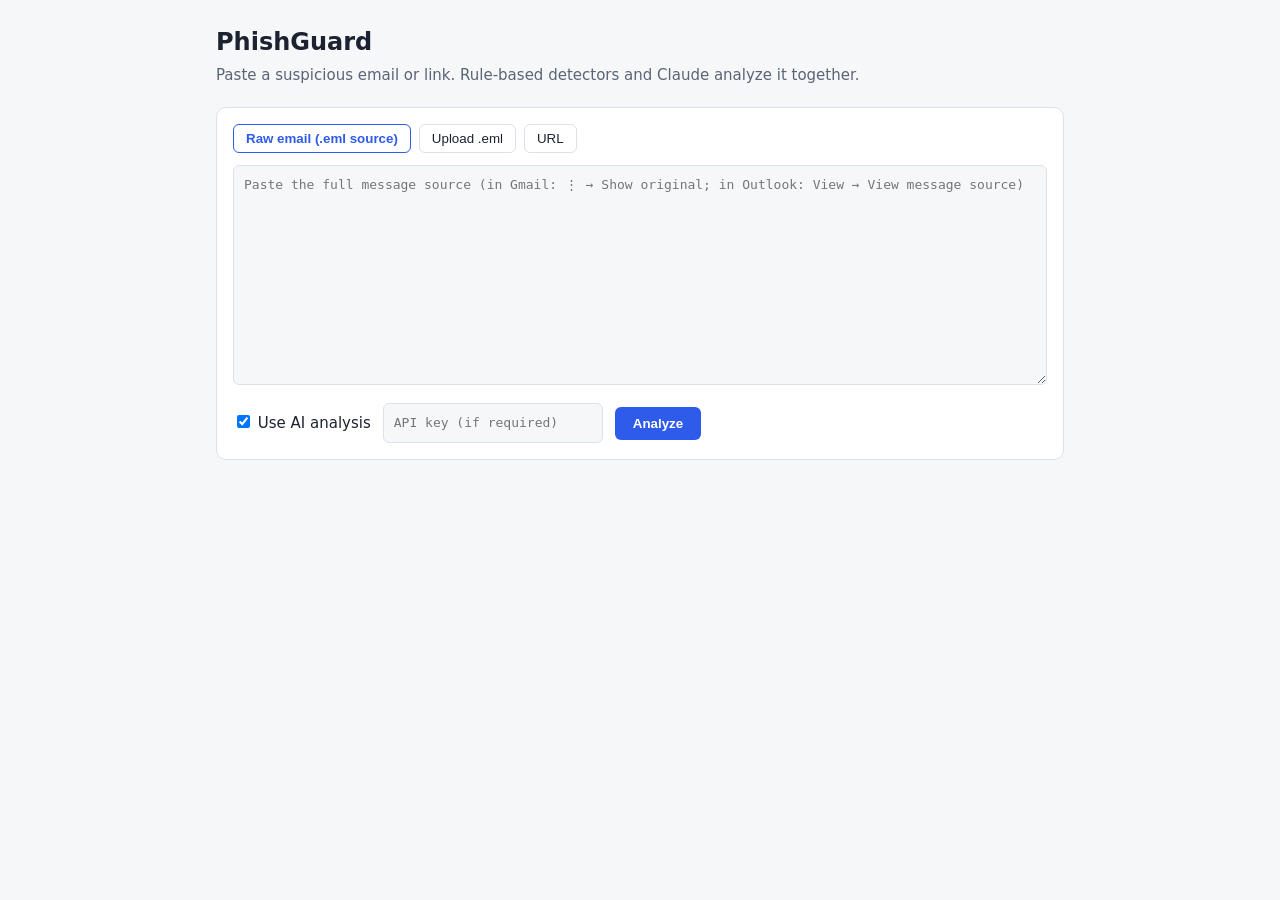
==== phishguard/static/index.html @ ee6a892b "Add PhishGuard: AI-assisted phishing detection service Rule-based header/URL/content analyzers combi" ====
<!doctype html>
<html lang="en">
<head>
<meta charset="utf-8">
<meta name="viewport" content="width=device-width, initial-scale=1">
<title>PhishGuard</title>
<style>
  :root { --bg:#f6f7f9; --card:#fff; --text:#1c2230; --muted:#5b6475; --border:#dde1e8;
          --safe:#1e8e3e; --sus:#b26a00; --phish:#c5221f; --accent:#2f5bea; }
  @media (prefers-color-scheme: dark) {
    :root { --bg:#12151b; --card:#1b1f27; --text:#e6e9ef; --muted:#9aa3b2; --border:#2c323d;
            --safe:#4cc06a; --sus:#f0a43a; --phish:#ff6b63; --accent:#7b9bff; }
  }
  * { box-sizing:border-box; }
  body { margin:0; font:15px/1.5 system-ui, -apple-system, Segoe UI, sans-serif; background:var(--bg); color:var(--text); }
  main { max-width:880px; margin:0 auto; padding:24px 16px 64px; }
  h1 { margin:0 0 4px; font-size:24px; }
  p.sub { margin:0 0 20px; color:var(--muted); }
  .card { background:var(--card); border:1px solid var(--border); border-radius:10px; padding:16px; margin-bottom:16px; }
  .tabs { display:flex; gap:8px; margin-bottom:12px; flex-wrap:wrap; }
  .tabs button { background:none; border:1px solid var(--border); color:var(--text); padding:6px 12px; border-radius:6px; cursor:pointer; }
  .tabs button.active { border-color:var(--accent); color:var(--accent); font-weight:600; }
  textarea, input[type=text], input[type=password] { width:100%; padding:10px; border:1px solid var(--border); border-radius:6px; background:var(--bg); color:var(--text); font:13px/1.4 ui-monospace, monospace; }
  textarea { min-height:220px; resize:vertical; }
  .row { display:flex; gap:12px; align-items:center; margin-top:12px; flex-wrap:wrap; }
  .go { background:var(--accent); color:#fff; border:0; padding:9px 18px; border-radius:6px; font-weight:600; cursor:pointer; }
  .go:disabled { opacity:.6; cursor:wait; }
  .verdict { font-size:22px; font-weight:700; }
  .safe { color:var(--safe); } .suspicious { color:var(--sus); } .phishing { color:var(--phish); }
  .meter { height:8px; background:var(--border); border-radius:4px; overflow:hidden; margin:8px 0 4px; }
  .meter div { height:100%; }
  ul { padding-left:20px; margin:6px 0; }
  .sev { display:inline-block; min-width:66px; font:600 11px ui-monospace, monospace; text-transform:uppercase; }
  .sev-critical, .sev-high { color:var(--phish); } .sev-medium { color:var(--sus); } .sev-low, .sev-info { color:var(--muted); }
  .muted { color:var(--muted); font-size:13px; }
  .hidden { display:none; }
  code { word-break:break-all; }
</style>
</head>
<body>
<main>
  <h1>PhishGuard</h1>
  <p class="sub">Paste a suspicious email or link. Rule-based detectors and Claude analyze it together.</p>

  <div class="card">
    <div class="tabs">
      <button data-tab="raw" class="active">Raw email (.eml source)</button>
      <button data-tab="file">Upload .eml</button>
      <button data-tab="url">URL</button>
    </div>
    <div id="tab-raw"><textarea id="raw" placeholder="Paste the full message source (in Gmail: ⋮ → Show original; in Outlook: View → View message source)"></textarea></div>
    <div id="tab-file" class="hidden"><input type="file" id="file" accept=".eml,message/rfc822"></div>
    <div id="tab-url" class="hidden"><input type="text" id="url" placeholder="https://example.com/login"></div>
    <div class="row">
      <label><input type="checkbox" id="llm" checked> Use AI analysis</label>
      <input type="password" id="apikey" placeholder="API key (if required)" style="max-width:220px">
      <button class="go" id="go">Analyze</button>
    </div>
  </div>

  <div id="out" class="card hidden"></div>
</main>
<script>
const $ = (id) => document.getElementById(id);
let tab = "raw";
document.querySelectorAll(".tabs button").forEach((b) => b.addEventListener("click", () => {
  document.querySelectorAll(".tabs button").forEach((x) => x.classList.toggle("active", x === b));
  tab = b.dataset.tab;
  ["raw", "file", "url"].forEach((t) => $("tab-" + t).classList.toggle("hidden", t !== tab));
}));

function el(tag, attrs = {}, ...children) {
  const n = document.createElement(tag);
  for (const [k, v] of Object.entries(attrs)) k === "class" ? (n.className = v) : n.setAttribute(k, v);
  for (const c of children) if (c != null) n.append(c);  // append() treats strings as text: no HTML injection
  return n;
}

function render(r) {
  const out = $("out");
  out.replaceChildren();
  const color = { safe: "var(--safe)", suspicious: "var(--sus)", phishing: "var(--phish)" }[r.verdict];
  out.append(
    el("div", { class: "verdict " + r.verdict }, r.verdict.toUpperCase()),
    el("div", { class: "meter" }, Object.assign(el("div"), { style: `width:${r.risk_score}%;background:${color}` })),
    el("div", { class: "muted" }, `Risk ${r.risk_score}/100 · rules ${r.heuristic_score}/100 · AI: ${r.llm_status}`)
  );
  for (const [k, v] of Object.entries(r.summary || {})) if (v) out.append(el("div", { class: "muted" }, `${k}: ${v}`));
  if (r.llm) {
    out.append(el("h3", {}, "AI assessment"),
      el("div", {}, `${r.llm.verdict} · ${Math.round(r.llm.confidence * 100)}% confidence · ${r.llm.attack_type} · impersonating: ${r.llm.impersonated_brand}`),
      el("ul", {}, ...r.llm.reasons.map((x) => el("li", {}, x))),
      el("div", {}, el("strong", {}, "Recommended: "), r.llm.recommended_action));
  }
  const f = r.findings.filter((x) => x.severity !== "info");
  out.append(el("h3", {}, `Signals (${f.length})`));
  out.append(f.length ? el("ul", {}, ...f.map((x) => el("li", {},
    el("span", { class: "sev sev-" + x.severity }, x.severity), x.description,
    x.evidence ? el("div", { class: "muted" }, el("code", {}, x.evidence)) : null))) : el("div", { class: "muted" }, "No rule-based signals."));
  out.classList.remove("hidden");
}

$("go").addEventListener("click", async () => {
  const useLlm = $("llm").checked;
  const headers = {};
  if ($("apikey").value) headers["X-API-Key"] = $("apikey").value;
  let resp;
  $("go").disabled = true; $("go").textContent = "Analyzing…";
  try {
    if (tab === "file") {
      if (!$("file").files[0]) throw new Error("Choose a file first");
      const fd = new FormData(); fd.append("file", $("file").files[0]);
      resp = await fetch(`/api/v1/analyze/eml?use_llm=${useLlm}`, { method: "POST", body: fd, headers });
    } else {
      const body = tab === "url" ? { url: $("url").value, use_llm: useLlm } : { raw: $("raw").value, use_llm: useLlm };
      resp = await fetch(`/api/v1/analyze/${tab === "url" ? "url" : "email"}`, {
        method: "POST", body: JSON.stringify(body), headers: { ...headers, "Content-Type": "application/json" } });
    }
    const data = await resp.json();
    if (!resp.ok) throw new Error(typeof data.detail === "string" ? data.detail : JSON.stringify(data.detail));
    render(data);
  } catch (e) {
    $("out").replaceChildren(el("div", { class: "phishing" }, "Error: " + e.message));
    $("out").classList.remove("hidden");
  } finally {
    $("go").disabled = false; $("go").textContent = "Analyze";
  }
});
</script>
</body>
</html>
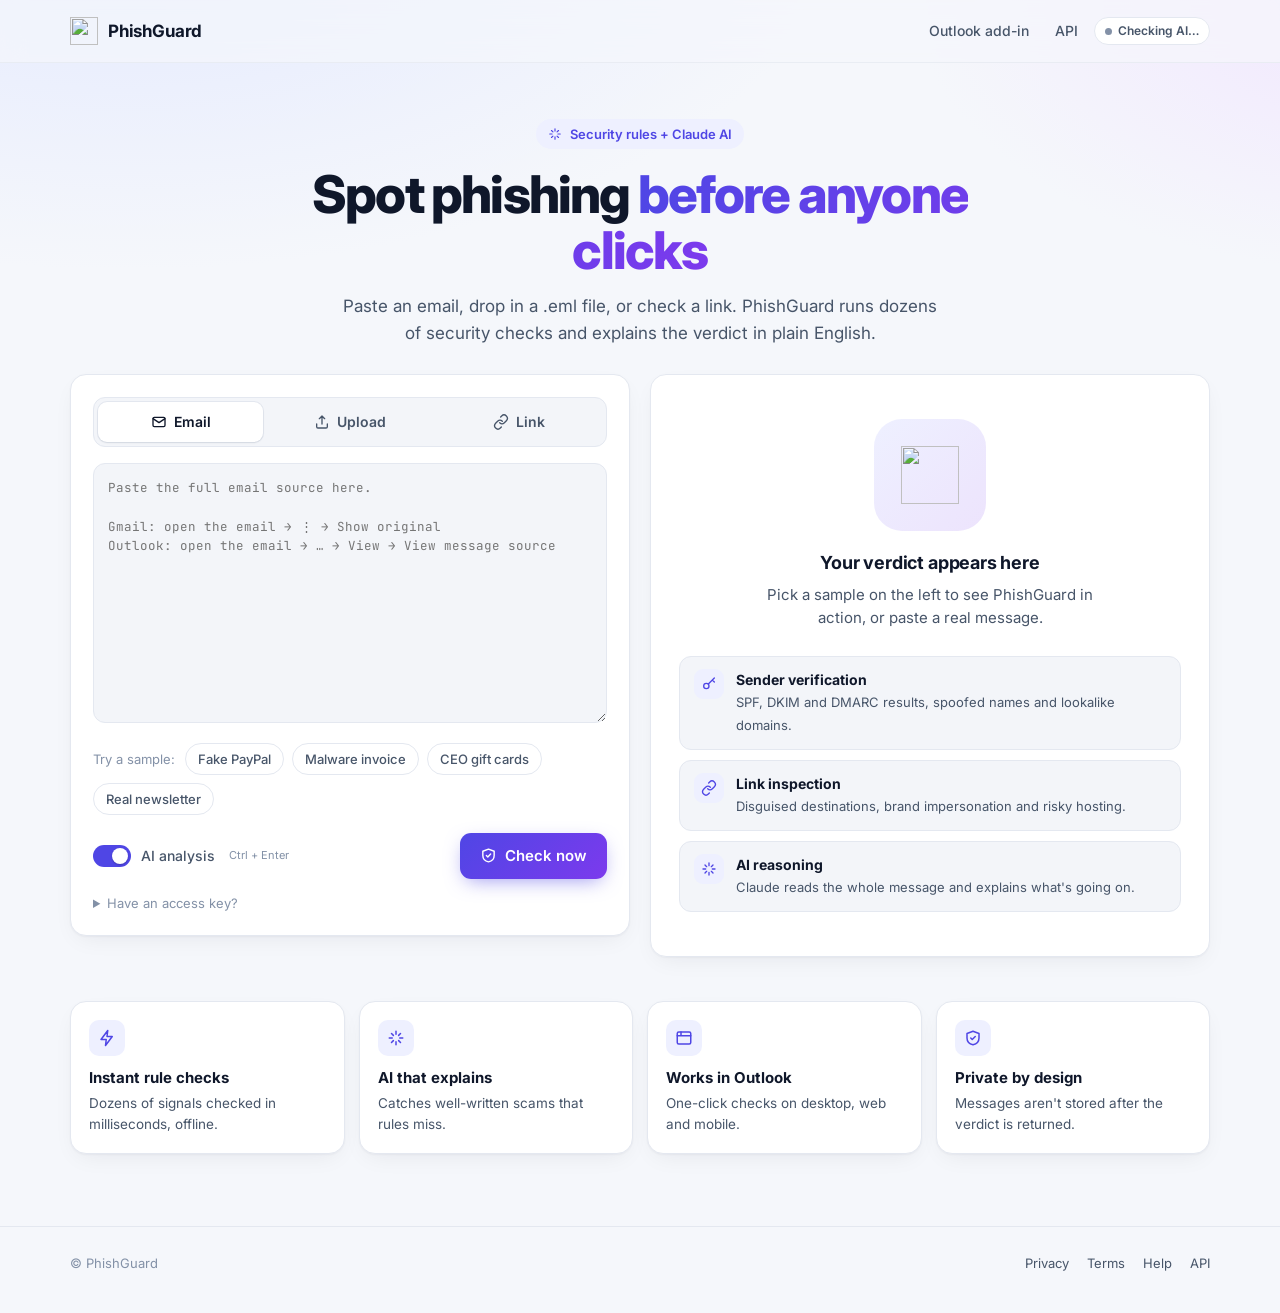
==== commit d5c6a9f1: "Redesign web app, Outlook pane and legal pages with a modern UI Two-column app with segmented input," ====
--- a/phishguard/static/index.html
+++ b/phishguard/static/index.html
@@ -4,128 +4,566 @@
 <meta charset="utf-8">
 <meta name="viewport" content="width=device-width, initial-scale=1">
 <title>PhishGuard</title>
+<meta name="description" content="Check any email or link for phishing in seconds. Security rules and AI, explained in plain English.">
+<link rel="icon" href="/addin/assets/icon-32.png">
+<link rel="preconnect" href="https://fonts.googleapis.com">
+<link rel="preconnect" href="https://fonts.gstatic.com" crossorigin>
+<link href="https://fonts.googleapis.com/css2?family=Inter:wght@400;500;600;700;800&family=JetBrains+Mono:wght@400;500&display=swap" rel="stylesheet">
 <style>
-  :root { --bg:#f6f7f9; --card:#fff; --text:#1c2230; --muted:#5b6475; --border:#dde1e8;
-          --safe:#1e8e3e; --sus:#b26a00; --phish:#c5221f; --accent:#2f5bea; }
+  :root {
+    --bg: #f5f7fb; --bg-grad: radial-gradient(1200px 600px at 10% -10%, #e3e9ff 0%, transparent 60%), radial-gradient(900px 500px at 110% 0%, #f1e6ff 0%, transparent 55%);
+    --surface: #ffffff; --surface-2: #f3f5f9; --border: #e4e8f0; --border-strong: #d3d9e4;
+    --text: #0f172a; --text-2: #475569; --text-3: #8391a7;
+    --accent: #4f46e5; --accent-2: #7c3aed; --accent-soft: #eef0ff; --on-accent: #ffffff;
+    --safe: #059669; --safe-soft: #e7f8f1; --warn: #d97706; --warn-soft: #fff5e6; --danger: #dc2626; --danger-soft: #fdeceb;
+    --shadow: 0 1px 2px rgba(15,23,42,.04), 0 8px 24px -8px rgba(15,23,42,.08);
+    --shadow-lg: 0 2px 4px rgba(15,23,42,.04), 0 24px 48px -16px rgba(15,23,42,.18);
+    --radius: 16px;
+  }
   @media (prefers-color-scheme: dark) {
-    :root { --bg:#12151b; --card:#1b1f27; --text:#e6e9ef; --muted:#9aa3b2; --border:#2c323d;
-            --safe:#4cc06a; --sus:#f0a43a; --phish:#ff6b63; --accent:#7b9bff; }
-  }
-  * { box-sizing:border-box; }
-  body { margin:0; font:15px/1.5 system-ui, -apple-system, Segoe UI, sans-serif; background:var(--bg); color:var(--text); }
-  main { max-width:880px; margin:0 auto; padding:24px 16px 64px; }
-  h1 { margin:0 0 4px; font-size:24px; }
-  p.sub { margin:0 0 20px; color:var(--muted); }
-  .card { background:var(--card); border:1px solid var(--border); border-radius:10px; padding:16px; margin-bottom:16px; }
-  .tabs { display:flex; gap:8px; margin-bottom:12px; flex-wrap:wrap; }
-  .tabs button { background:none; border:1px solid var(--border); color:var(--text); padding:6px 12px; border-radius:6px; cursor:pointer; }
-  .tabs button.active { border-color:var(--accent); color:var(--accent); font-weight:600; }
-  textarea, input[type=text], input[type=password] { width:100%; padding:10px; border:1px solid var(--border); border-radius:6px; background:var(--bg); color:var(--text); font:13px/1.4 ui-monospace, monospace; }
-  textarea { min-height:220px; resize:vertical; }
-  .row { display:flex; gap:12px; align-items:center; margin-top:12px; flex-wrap:wrap; }
-  .go { background:var(--accent); color:#fff; border:0; padding:9px 18px; border-radius:6px; font-weight:600; cursor:pointer; }
-  .go:disabled { opacity:.6; cursor:wait; }
-  .verdict { font-size:22px; font-weight:700; }
-  .safe { color:var(--safe); } .suspicious { color:var(--sus); } .phishing { color:var(--phish); }
-  .meter { height:8px; background:var(--border); border-radius:4px; overflow:hidden; margin:8px 0 4px; }
-  .meter div { height:100%; }
-  ul { padding-left:20px; margin:6px 0; }
-  .sev { display:inline-block; min-width:66px; font:600 11px ui-monospace, monospace; text-transform:uppercase; }
-  .sev-critical, .sev-high { color:var(--phish); } .sev-medium { color:var(--sus); } .sev-low, .sev-info { color:var(--muted); }
-  .muted { color:var(--muted); font-size:13px; }
-  .hidden { display:none; }
-  code { word-break:break-all; }
+    :root {
+      --bg: #0a0d14; --bg-grad: radial-gradient(1200px 600px at 10% -10%, #1b1f4a 0%, transparent 60%), radial-gradient(900px 500px at 110% 0%, #2a1840 0%, transparent 55%);
+      --surface: #121722; --surface-2: #192030; --border: #232b3b; --border-strong: #2f394d;
+      --text: #e8ecf4; --text-2: #a3aec2; --text-3: #6b778d;
+      --accent: #8b85ff; --accent-2: #b38bff; --accent-soft: #1d2045; --on-accent: #0b0d18;
+      --safe: #34d399; --safe-soft: #0f2a22; --warn: #fbbf24; --warn-soft: #2c2411; --danger: #f87171; --danger-soft: #2f1517;
+      --shadow: 0 1px 2px rgba(0,0,0,.3), 0 8px 24px -8px rgba(0,0,0,.5);
+      --shadow-lg: 0 2px 4px rgba(0,0,0,.3), 0 24px 48px -16px rgba(0,0,0,.6);
+    }
+  }
+  * { box-sizing: border-box; }
+  html { -webkit-text-size-adjust: 100%; }
+  body { margin: 0; min-height: 100vh; background: var(--bg-grad), var(--bg); background-attachment: fixed; color: var(--text);
+         font: 15px/1.55 Inter, ui-sans-serif, system-ui, -apple-system, "Segoe UI", sans-serif; -webkit-font-smoothing: antialiased; }
+  .mono { font-family: "JetBrains Mono", ui-monospace, SFMono-Regular, Menlo, monospace; }
+  button, input, textarea { font: inherit; color: inherit; }
+  button { cursor: pointer; }
+  :focus-visible { outline: 2px solid var(--accent); outline-offset: 2px; }
+  .wrap { max-width: 1180px; margin: 0 auto; padding: 0 20px; }
+
+  /* Nav */
+  nav { position: sticky; top: 0; z-index: 10; backdrop-filter: saturate(160%) blur(12px); -webkit-backdrop-filter: saturate(160%) blur(12px);
+        background: color-mix(in srgb, var(--bg) 70%, transparent); border-bottom: 1px solid color-mix(in srgb, var(--border) 70%, transparent); }
+  nav .wrap { display: flex; align-items: center; gap: 16px; height: 62px; }
+  .brand { display: flex; align-items: center; gap: 10px; font-weight: 700; font-size: 17px; letter-spacing: -.01em; text-decoration: none; color: var(--text); }
+  .brand img { width: 28px; height: 28px; }
+  .nav-links { margin-left: auto; display: flex; align-items: center; gap: 6px; }
+  .nav-links a { color: var(--text-2); text-decoration: none; font-weight: 500; font-size: 14px; padding: 6px 10px; border-radius: 8px; }
+  .nav-links a:hover { color: var(--text); background: var(--surface-2); }
+  .pill { display: inline-flex; align-items: center; gap: 6px; font-size: 12px; font-weight: 600; padding: 4px 10px; border-radius: 999px;
+          background: var(--surface); border: 1px solid var(--border); color: var(--text-2); white-space: nowrap; }
+  .dot { width: 7px; height: 7px; border-radius: 50%; background: var(--text-3); }
+  .dot.on { background: var(--safe); box-shadow: 0 0 0 3px color-mix(in srgb, var(--safe) 25%, transparent); }
+
+  /* Hero */
+  header.hero { padding: 56px 0 28px; text-align: center; }
+  .eyebrow { display: inline-flex; align-items: center; gap: 8px; font-size: 13px; font-weight: 600; color: var(--accent);
+             background: var(--accent-soft); padding: 5px 12px; border-radius: 999px; }
+  h1 { font-size: clamp(32px, 5vw, 52px); line-height: 1.08; letter-spacing: -.035em; font-weight: 800; margin: 18px auto 14px; max-width: 760px; }
+  h1 .grad { background: linear-gradient(100deg, var(--accent), var(--accent-2)); -webkit-background-clip: text; background-clip: text; color: transparent; }
+  .lede { font-size: 17px; color: var(--text-2); max-width: 600px; margin: 0 auto; }
+
+  /* Layout */
+  main { padding-bottom: 72px; }
+  .grid { display: grid; grid-template-columns: minmax(0, 1fr) minmax(0, 1fr); gap: 20px; align-items: start; }
+  @media (max-width: 960px) { .grid { grid-template-columns: minmax(0, 1fr); } .hide-sm { display: none !important; } }
+  #out { scroll-margin-top: 78px; }
+  .card { background: var(--surface); border: 1px solid var(--border); border-radius: var(--radius); box-shadow: var(--shadow); }
+  .card-pad { padding: 22px; }
+  .card h2 { font-size: 16px; font-weight: 700; margin: 0; letter-spacing: -.01em; }
+  .sticky { position: sticky; top: 82px; }
+  @media (max-width: 960px) { .sticky { position: static; } }
+
+  /* Segmented control */
+  .seg { display: grid; grid-template-columns: repeat(3, 1fr); background: var(--surface-2); border: 1px solid var(--border); border-radius: 12px; padding: 4px; gap: 4px; margin-bottom: 16px; }
+  .seg button { border: 0; background: none; padding: 9px 8px; border-radius: 9px; font-weight: 600; font-size: 14px; color: var(--text-2);
+                display: flex; align-items: center; justify-content: center; gap: 7px; transition: background .15s, color .15s, box-shadow .15s; }
+  .seg button svg { width: 16px; height: 16px; flex: none; }
+  .seg button[aria-selected="true"] { background: var(--surface); color: var(--text); box-shadow: 0 1px 2px rgba(15,23,42,.08), 0 0 0 1px var(--border); }
+
+  textarea, .field { width: 100%; background: var(--surface-2); border: 1px solid var(--border); border-radius: 12px; padding: 14px; transition: border-color .15s, box-shadow .15s; }
+  textarea { min-height: 260px; resize: vertical; font: 12.5px/1.55 "JetBrains Mono", ui-monospace, monospace; }
+  textarea:focus, .field:focus { outline: none; border-color: var(--accent); box-shadow: 0 0 0 4px color-mix(in srgb, var(--accent) 18%, transparent); }
+  .url-wrap { position: relative; }
+  .url-wrap svg { position: absolute; left: 14px; top: 50%; transform: translateY(-50%); width: 18px; height: 18px; color: var(--text-3); }
+  .url-wrap .field { padding-left: 42px; font-size: 15px; }
+
+  .drop { border: 2px dashed var(--border-strong); border-radius: 14px; padding: 40px 20px; text-align: center; color: var(--text-2); background: var(--surface-2);
+          transition: border-color .15s, background .15s; cursor: pointer; }
+  .drop.over { border-color: var(--accent); background: var(--accent-soft); }
+  .drop svg { width: 36px; height: 36px; color: var(--accent); margin-bottom: 8px; }
+  .drop strong { color: var(--text); display: block; font-size: 15px; }
+  .drop .file-name { margin-top: 10px; font-weight: 600; color: var(--accent); }
+
+  .samples { display: flex; flex-wrap: wrap; align-items: center; gap: 8px; margin-top: 14px; }
+  .samples .label { font-size: 13px; color: var(--text-3); margin-right: 2px; }
+  .chip { border: 1px solid var(--border); background: var(--surface); border-radius: 999px; padding: 5px 12px; font-size: 13px; font-weight: 500; color: var(--text-2); transition: all .15s; }
+  .chip:hover { border-color: var(--accent); color: var(--accent); background: var(--accent-soft); }
+
+  .actions { display: flex; align-items: center; gap: 14px; margin-top: 18px; flex-wrap: wrap; }
+  .switch { display: inline-flex; align-items: center; gap: 10px; font-size: 14px; font-weight: 500; color: var(--text-2); cursor: pointer; user-select: none; }
+  .switch input { position: absolute; opacity: 0; pointer-events: none; }
+  .switch .track { width: 38px; height: 22px; border-radius: 999px; background: var(--border-strong); position: relative; transition: background .2s; flex: none; }
+  .switch .track::after { content: ""; position: absolute; top: 3px; left: 3px; width: 16px; height: 16px; border-radius: 50%; background: #fff; transition: transform .2s; box-shadow: 0 1px 2px rgba(0,0,0,.2); }
+  .switch input:checked + .track { background: var(--accent); }
+  .switch input:checked + .track::after { transform: translateX(16px); }
+  .switch input:focus-visible + .track { outline: 2px solid var(--accent); outline-offset: 2px; }
+  .btn { margin-left: auto; display: inline-flex; align-items: center; gap: 8px; border: 0; border-radius: 11px; padding: 11px 20px; font-weight: 600; font-size: 15px;
+         color: #fff; background: linear-gradient(135deg, var(--accent), var(--accent-2)); box-shadow: 0 6px 20px -6px color-mix(in srgb, var(--accent) 60%, transparent);
+         transition: transform .1s, box-shadow .15s, opacity .15s; }
+  @media (prefers-color-scheme: dark) { .btn { color: #fff; } }
+  .btn:hover { transform: translateY(-1px); box-shadow: 0 10px 24px -8px color-mix(in srgb, var(--accent) 70%, transparent); }
+  .btn:active { transform: translateY(0); }
+  .btn:disabled { opacity: .7; cursor: wait; transform: none; }
+  .btn svg { width: 17px; height: 17px; }
+  .kbd { font-size: 11px; color: var(--text-3); }
+  details.key { margin-top: 14px; font-size: 13px; color: var(--text-3); }
+  details.key summary { cursor: pointer; }
+  details.key .field { margin-top: 8px; padding: 9px 12px; font-size: 14px; }
+
+  /* Empty + loading states */
+  .state { padding: 44px 28px; text-align: center; }
+  .state .art { width: 112px; height: 112px; margin: 0 auto 18px; border-radius: 28px; display: grid; place-items: center;
+                background: linear-gradient(135deg, var(--accent-soft), color-mix(in srgb, var(--accent-2) 14%, var(--surface))); position: relative; overflow: hidden; }
+  .state .art img { width: 58px; height: 58px; position: relative; z-index: 1; }
+  .state h3 { margin: 0 0 6px; font-size: 18px; letter-spacing: -.01em; }
+  .state p { margin: 0 auto; color: var(--text-2); max-width: 360px; }
+  .features { display: grid; gap: 10px; margin: 26px 0 0; padding: 0; list-style: none; text-align: left; }
+  .features li { display: flex; gap: 12px; align-items: flex-start; padding: 12px 14px; border: 1px solid var(--border); border-radius: 12px; background: var(--surface-2); }
+  .features .ic { flex: none; width: 30px; height: 30px; border-radius: 9px; display: grid; place-items: center; background: var(--accent-soft); color: var(--accent); }
+  .features .ic svg { width: 16px; height: 16px; }
+  .features b { display: block; font-size: 14px; }
+  .features span { font-size: 13px; color: var(--text-2); }
+  .scanline { position: absolute; left: 0; right: 0; height: 40%; background: linear-gradient(to bottom, transparent, color-mix(in srgb, var(--accent) 35%, transparent), transparent);
+              animation: scan 1.4s ease-in-out infinite; }
+  @keyframes scan { 0% { transform: translateY(-110%); } 100% { transform: translateY(260%); } }
+  .steps { list-style: none; padding: 0; margin: 22px auto 0; max-width: 280px; text-align: left; display: grid; gap: 10px; }
+  .steps li { display: flex; align-items: center; gap: 10px; color: var(--text-3); font-size: 14px; transition: color .2s; }
+  .steps li .s { width: 18px; height: 18px; border-radius: 50%; border: 2px solid var(--border-strong); flex: none; transition: all .2s; }
+  .steps li.active { color: var(--text); font-weight: 500; }
+  .steps li.active .s { border-color: var(--accent); border-top-color: transparent; animation: spin .7s linear infinite; }
+  .steps li.done { color: var(--text-2); }
+  .steps li.done .s { border-color: var(--safe); background: var(--safe); }
+  @keyframes spin { to { transform: rotate(360deg); } }
+
+  /* Result */
+  .res-head { display: flex; gap: 22px; align-items: center; padding: 24px; border-bottom: 1px solid var(--border); }
+  .gauge { position: relative; width: 112px; height: 112px; flex: none; }
+  .gauge svg { width: 100%; height: 100%; transform: rotate(-90deg); }
+  .gauge .num { position: absolute; inset: 0; display: grid; place-items: center; text-align: center; }
+  .gauge .num b { font-size: 32px; font-weight: 800; letter-spacing: -.03em; line-height: 1; display: block; }
+  .gauge .num small { font-size: 11px; color: var(--text-3); font-weight: 600; text-transform: uppercase; letter-spacing: .06em; }
+  .badge { display: inline-flex; align-items: center; gap: 6px; font-weight: 700; font-size: 12px; text-transform: uppercase; letter-spacing: .06em; padding: 4px 10px; border-radius: 999px; }
+  .v-safe { --v: var(--safe); --v-soft: var(--safe-soft); }
+  .v-suspicious { --v: var(--warn); --v-soft: var(--warn-soft); }
+  .v-phishing { --v: var(--danger); --v-soft: var(--danger-soft); }
+  .badge { color: var(--v); background: var(--v-soft); }
+  .res-title { font-size: 24px; font-weight: 800; letter-spacing: -.02em; margin: 8px 0 4px; }
+  .res-sub { color: var(--text-2); font-size: 14px; }
+  .meta { display: grid; grid-template-columns: auto 1fr; gap: 6px 14px; font-size: 13px; padding: 16px 24px; border-bottom: 1px solid var(--border); background: var(--surface-2); }
+  .meta dt { color: var(--text-3); font-weight: 500; }
+  .meta dd { margin: 0; overflow-wrap: anywhere; }
+  .section { padding: 20px 24px; border-bottom: 1px solid var(--border); }
+  .section:last-child { border-bottom: 0; }
+  .section-title { display: flex; align-items: center; gap: 8px; font-size: 12px; font-weight: 700; text-transform: uppercase; letter-spacing: .07em; color: var(--text-3); margin: 0 0 12px; }
+  .section-title .count { margin-left: auto; text-transform: none; letter-spacing: 0; font-weight: 500; }
+  .ai { border-radius: 14px; padding: 16px; background: linear-gradient(135deg, var(--accent-soft), color-mix(in srgb, var(--accent-2) 10%, var(--surface))); border: 1px solid color-mix(in srgb, var(--accent) 25%, var(--border)); }
+  .ai-top { display: flex; gap: 8px; align-items: center; flex-wrap: wrap; margin-bottom: 10px; }
+  .tag { font-size: 12px; font-weight: 600; padding: 3px 9px; border-radius: 7px; background: var(--surface); border: 1px solid var(--border); color: var(--text-2); }
+  .conf { display: flex; align-items: center; gap: 10px; font-size: 13px; color: var(--text-2); margin-bottom: 12px; }
+  .conf .bar { flex: 1; height: 6px; background: color-mix(in srgb, var(--text-3) 25%, transparent); border-radius: 99px; overflow: hidden; }
+  .conf .bar div { height: 100%; width: 0; background: linear-gradient(90deg, var(--accent), var(--accent-2)); border-radius: 99px; transition: width .9s cubic-bezier(.2,.8,.2,1); }
+  .ai ul { margin: 0; padding: 0; list-style: none; display: grid; gap: 8px; }
+  .ai li { display: flex; gap: 10px; font-size: 14px; }
+  .ai li::before { content: ""; width: 6px; height: 6px; border-radius: 50%; background: var(--accent); margin-top: 8px; flex: none; }
+  .advice { display: flex; gap: 12px; align-items: flex-start; margin-top: 14px; padding: 12px 14px; border-radius: 12px; background: var(--v-soft); color: var(--text); font-size: 14px; }
+  .advice svg { width: 18px; height: 18px; color: var(--v); flex: none; margin-top: 2px; }
+  .note { font-size: 13px; color: var(--text-3); display: flex; gap: 8px; align-items: center; }
+  .sev-tally { display: flex; gap: 6px; flex-wrap: wrap; margin-bottom: 12px; }
+  .sev-tally span { font-size: 12px; font-weight: 600; padding: 3px 9px; border-radius: 7px; }
+  .signals { display: grid; gap: 8px; }
+  .sig { border: 1px solid var(--border); border-radius: 12px; background: var(--surface); overflow: hidden; }
+  .sig summary { list-style: none; display: flex; align-items: center; gap: 12px; padding: 11px 14px; cursor: pointer; font-size: 14px; }
+  .sig summary::-webkit-details-marker { display: none; }
+  .sig summary .chev { margin-left: auto; width: 16px; height: 16px; color: var(--text-3); transition: transform .2s; flex: none; }
+  .sig[open] summary .chev { transform: rotate(90deg); }
+  .sig .ev { padding: 0 14px 12px 40px; font-size: 12px; color: var(--text-2); overflow-wrap: anywhere; }
+  .sevdot { width: 10px; height: 10px; border-radius: 3px; flex: none; }
+  .sev-critical { --s: var(--danger); } .sev-high { --s: color-mix(in srgb, var(--danger) 75%, var(--warn)); }
+  .sev-medium { --s: var(--warn); } .sev-low { --s: var(--text-3); }
+  .sevdot { background: var(--s); }
+  .sev-tally .sev-critical, .sev-tally .sev-high, .sev-tally .sev-medium, .sev-tally .sev-low { color: var(--s); background: color-mix(in srgb, var(--s) 13%, transparent); }
+  .urls { margin: 0; padding: 0; list-style: none; display: grid; gap: 6px; }
+  .urls li { font-size: 12px; padding: 8px 10px; background: var(--surface-2); border-radius: 8px; overflow-wrap: anywhere; }
+  .toolbar { display: flex; gap: 8px; justify-content: flex-end; padding: 14px 24px; }
+  .ghost { border: 1px solid var(--border); background: var(--surface); border-radius: 9px; padding: 7px 12px; font-size: 13px; font-weight: 600; color: var(--text-2); display: inline-flex; gap: 6px; align-items: center; }
+  .ghost:hover { color: var(--text); border-color: var(--border-strong); }
+  .ghost svg { width: 14px; height: 14px; }
+  .ghost.more { margin-top: 10px; width: 100%; justify-content: center; }
+  .error { padding: 28px; display: flex; gap: 14px; align-items: flex-start; color: var(--text); }
+  .error .ic { width: 38px; height: 38px; border-radius: 10px; display: grid; place-items: center; background: var(--danger-soft); color: var(--danger); flex: none; }
+  .fade-in { animation: fadeIn .35s ease both; }
+  @keyframes fadeIn { from { opacity: 0; transform: translateY(6px); } to { opacity: 1; transform: none; } }
+  .hidden { display: none !important; }
+
+  /* Feature strip + footer */
+  .strip { display: grid; grid-template-columns: repeat(4, 1fr); gap: 14px; margin-top: 44px; }
+  @media (max-width: 860px) { .strip { grid-template-columns: repeat(2, 1fr); } }
+  @media (max-width: 480px) { .strip { grid-template-columns: 1fr; } }
+  .strip div { padding: 18px; }
+  .strip b { display: block; font-size: 15px; margin: 10px 0 4px; }
+  .strip p { margin: 0; font-size: 13.5px; color: var(--text-2); }
+  .strip .ic { width: 36px; height: 36px; border-radius: 10px; display: grid; place-items: center; background: var(--accent-soft); color: var(--accent); }
+  .strip .ic svg { width: 18px; height: 18px; }
+  footer { border-top: 1px solid var(--border); padding: 26px 0 40px; color: var(--text-3); font-size: 13px; }
+  footer .wrap { display: flex; gap: 18px; flex-wrap: wrap; align-items: center; }
+  footer a { color: var(--text-2); text-decoration: none; }
+  footer a:hover { color: var(--text); }
+  footer .right { margin-left: auto; display: flex; gap: 18px; }
+  @media (prefers-reduced-motion: reduce) { *, *::before, *::after { animation-duration: .01ms !important; transition-duration: .01ms !important; } }
 </style>
 </head>
 <body>
-<main>
-  <h1>PhishGuard</h1>
-  <p class="sub">Paste a suspicious email or link. Rule-based detectors and Claude analyze it together.</p>
-
-  <div class="card">
-    <div class="tabs">
-      <button data-tab="raw" class="active">Raw email (.eml source)</button>
-      <button data-tab="file">Upload .eml</button>
-      <button data-tab="url">URL</button>
-    </div>
-    <div id="tab-raw"><textarea id="raw" placeholder="Paste the full message source (in Gmail: ⋮ → Show original; in Outlook: View → View message source)"></textarea></div>
-    <div id="tab-file" class="hidden"><input type="file" id="file" accept=".eml,message/rfc822"></div>
-    <div id="tab-url" class="hidden"><input type="text" id="url" placeholder="https://example.com/login"></div>
-    <div class="row">
-      <label><input type="checkbox" id="llm" checked> Use AI analysis</label>
-      <input type="password" id="apikey" placeholder="API key (if required)" style="max-width:220px">
-      <button class="go" id="go">Analyze</button>
+<svg width="0" height="0" style="position:absolute" aria-hidden="true">
+  <defs>
+    <symbol id="i-mail" viewBox="0 0 24 24" fill="none" stroke="currentColor" stroke-width="2" stroke-linecap="round" stroke-linejoin="round"><rect x="3" y="5" width="18" height="14" rx="2"/><path d="m3 7 9 6 9-6"/></symbol>
+    <symbol id="i-upload" viewBox="0 0 24 24" fill="none" stroke="currentColor" stroke-width="2" stroke-linecap="round" stroke-linejoin="round"><path d="M12 15V3m0 0-4 4m4-4 4 4"/><path d="M4 15v4a2 2 0 0 0 2 2h12a2 2 0 0 0 2-2v-4"/></symbol>
+    <symbol id="i-link" viewBox="0 0 24 24" fill="none" stroke="currentColor" stroke-width="2" stroke-linecap="round" stroke-linejoin="round"><path d="M10 13a5 5 0 0 0 7.07 0l3-3a5 5 0 0 0-7.07-7.07l-1.5 1.5"/><path d="M14 11a5 5 0 0 0-7.07 0l-3 3a5 5 0 0 0 7.07 7.07l1.5-1.5"/></symbol>
+    <symbol id="i-scan" viewBox="0 0 24 24" fill="none" stroke="currentColor" stroke-width="2" stroke-linecap="round" stroke-linejoin="round"><path d="M12 3 4 6v6c0 5 3.5 8 8 9 4.5-1 8-4 8-9V6l-8-3z"/><path d="m9 12 2 2 4-4"/></symbol>
+    <symbol id="i-sparkle" viewBox="0 0 24 24" fill="none" stroke="currentColor" stroke-width="2" stroke-linecap="round" stroke-linejoin="round"><path d="M12 3v4M12 17v4M3 12h4M17 12h4M6 6l2.5 2.5M15.5 15.5 18 18M6 18l2.5-2.5M15.5 8.5 18 6"/></symbol>
+    <symbol id="i-key" viewBox="0 0 24 24" fill="none" stroke="currentColor" stroke-width="2" stroke-linecap="round" stroke-linejoin="round"><circle cx="8" cy="15" r="4"/><path d="m11 12 9-9m-3 3 3 3"/></symbol>
+    <symbol id="i-paper" viewBox="0 0 24 24" fill="none" stroke="currentColor" stroke-width="2" stroke-linecap="round" stroke-linejoin="round"><path d="M14 3H6a2 2 0 0 0-2 2v14a2 2 0 0 0 2 2h12a2 2 0 0 0 2-2V9z"/><path d="M14 3v6h6M9 14h6M9 18h4"/></symbol>
+    <symbol id="i-info" viewBox="0 0 24 24" fill="none" stroke="currentColor" stroke-width="2" stroke-linecap="round" stroke-linejoin="round"><circle cx="12" cy="12" r="9"/><path d="M12 8h.01M11 12h1v4h1"/></symbol>
+    <symbol id="i-alert" viewBox="0 0 24 24" fill="none" stroke="currentColor" stroke-width="2" stroke-linecap="round" stroke-linejoin="round"><path d="M10.3 3.9 1.8 18a2 2 0 0 0 1.7 3h17a2 2 0 0 0 1.7-3L13.7 3.9a2 2 0 0 0-3.4 0z"/><path d="M12 9v4M12 17h.01"/></symbol>
+    <symbol id="i-chev" viewBox="0 0 24 24" fill="none" stroke="currentColor" stroke-width="2" stroke-linecap="round" stroke-linejoin="round"><path d="m9 18 6-6-6-6"/></symbol>
+    <symbol id="i-copy" viewBox="0 0 24 24" fill="none" stroke="currentColor" stroke-width="2" stroke-linecap="round" stroke-linejoin="round"><rect x="9" y="9" width="12" height="12" rx="2"/><path d="M5 15H4a1 1 0 0 1-1-1V4a1 1 0 0 1 1-1h10a1 1 0 0 1 1 1v1"/></symbol>
+    <symbol id="i-reset" viewBox="0 0 24 24" fill="none" stroke="currentColor" stroke-width="2" stroke-linecap="round" stroke-linejoin="round"><path d="M3 12a9 9 0 1 0 3-6.7L3 8"/><path d="M3 3v5h5"/></symbol>
+    <symbol id="i-outlook" viewBox="0 0 24 24" fill="none" stroke="currentColor" stroke-width="2" stroke-linecap="round" stroke-linejoin="round"><rect x="3" y="4" width="18" height="16" rx="2"/><path d="M3 9h18M8 4v5"/></symbol>
+    <symbol id="i-bolt" viewBox="0 0 24 24" fill="none" stroke="currentColor" stroke-width="2" stroke-linecap="round" stroke-linejoin="round"><path d="M13 2 4 14h7l-1 8 9-12h-7z"/></symbol>
+  </defs>
+</svg>
+
+<nav>
+  <div class="wrap">
+    <a class="brand" href="/"><img src="/addin/assets/icon-64.png" alt="">PhishGuard</a>
+    <div class="nav-links">
+      <a class="hide-sm" href="/support">Outlook add-in</a>
+      <a class="hide-sm" href="/docs">API</a>
+      <span class="pill" id="aiStatus"><span class="dot"></span><span>Checking AI…</span></span>
     </div>
   </div>
-
-  <div id="out" class="card hidden"></div>
+</nav>
+
+<header class="hero">
+  <div class="wrap">
+    <span class="eyebrow"><svg width="14" height="14"><use href="#i-sparkle"/></svg>Security rules + Claude AI</span>
+    <h1>Spot phishing <span class="grad">before anyone clicks</span></h1>
+    <p class="lede">Paste an email, drop in a .eml file, or check a link. PhishGuard runs dozens of security checks and explains the verdict in plain English.</p>
+  </div>
+</header>
+
+<main>
+  <div class="wrap">
+    <div class="grid">
+      <!-- Input -->
+      <section class="card card-pad" aria-label="Message to check">
+        <div class="seg" role="tablist">
+          <button role="tab" aria-selected="true" data-tab="raw"><svg><use href="#i-mail"/></svg>Email</button>
+          <button role="tab" aria-selected="false" data-tab="file"><svg><use href="#i-upload"/></svg>Upload</button>
+          <button role="tab" aria-selected="false" data-tab="url"><svg><use href="#i-link"/></svg>Link</button>
+        </div>
+
+        <div id="tab-raw">
+          <textarea id="raw" spellcheck="false" aria-label="Email source" placeholder="Paste the full email source here.&#10;&#10;Gmail: open the email → ⋮ → Show original&#10;Outlook: open the email → … → View → View message source"></textarea>
+          <div class="samples"><span class="label">Try a sample:</span>
+            <button class="chip" data-sample="phishing_paypal.eml">Fake PayPal</button>
+            <button class="chip" data-sample="malware_attachment.eml">Malware invoice</button>
+            <button class="chip" data-sample="bec_giftcard.eml">CEO gift cards</button>
+            <button class="chip" data-sample="legit_newsletter.eml">Real newsletter</button>
+          </div>
+        </div>
+
+        <div id="tab-file" class="hidden">
+          <label class="drop" id="drop">
+            <input type="file" id="file" accept=".eml,message/rfc822" hidden>
+            <svg><use href="#i-upload"/></svg>
+            <strong>Drop a .eml file here</strong>
+            <span>or click to browse · up to 10 MB</span>
+            <div class="file-name" id="fileName"></div>
+          </label>
+        </div>
+
+        <div id="tab-url" class="hidden">
+          <div class="url-wrap"><svg><use href="#i-link"/></svg><input class="field mono" id="url" type="text" inputmode="url" autocomplete="off" spellcheck="false" placeholder="https://example.com/login" aria-label="Link to check"></div>
+          <div class="samples"><span class="label">Try:</span>
+            <button class="chip" data-url="http://micros0ft-support.top/login/verify">Lookalike Microsoft</button>
+            <button class="chip" data-url="https://paypal.com.account-review.xyz/signin">Brand in subdomain</button>
+            <button class="chip" data-url="https://github.com/settings/profile">Real GitHub</button>
+          </div>
+        </div>
+
+        <div class="actions">
+          <label class="switch"><input type="checkbox" id="llm" checked><span class="track"></span>AI analysis</label>
+          <span class="kbd hide-sm" id="kbdHint">Ctrl + Enter</span>
+          <button class="btn" id="go"><svg><use href="#i-scan"/></svg><span>Check now</span></button>
+        </div>
+        <details class="key"><summary>Have an access key?</summary>
+          <input class="field mono" type="password" id="apikey" placeholder="Organization access key" autocomplete="off">
+        </details>
+      </section>
+
+      <!-- Output -->
+      <section class="card sticky" id="out" aria-live="polite">
+        <div class="state" id="empty">
+          <div class="art"><img src="/addin/assets/icon-128.png" alt=""></div>
+          <h3>Your verdict appears here</h3>
+          <p>Pick a sample on the left to see PhishGuard in action, or paste a real message.</p>
+          <ul class="features">
+            <li><span class="ic"><svg><use href="#i-key"/></svg></span><div><b>Sender verification</b><span>SPF, DKIM and DMARC results, spoofed names and lookalike domains.</span></div></li>
+            <li><span class="ic"><svg><use href="#i-link"/></svg></span><div><b>Link inspection</b><span>Disguised destinations, brand impersonation and risky hosting.</span></div></li>
+            <li><span class="ic"><svg><use href="#i-sparkle"/></svg></span><div><b>AI reasoning</b><span>Claude reads the whole message and explains what's going on.</span></div></li>
+          </ul>
+        </div>
+      </section>
+    </div>
+
+    <div class="strip">
+      <div class="card"><span class="ic"><svg><use href="#i-bolt"/></svg></span><b>Instant rule checks</b><p>Dozens of signals checked in milliseconds, offline.</p></div>
+      <div class="card"><span class="ic"><svg><use href="#i-sparkle"/></svg></span><b>AI that explains</b><p>Catches well-written scams that rules miss.</p></div>
+      <div class="card"><span class="ic"><svg><use href="#i-outlook"/></svg></span><b>Works in Outlook</b><p>One-click checks on desktop, web and mobile.</p></div>
+      <div class="card"><span class="ic"><svg><use href="#i-scan"/></svg></span><b>Private by design</b><p>Messages aren't stored after the verdict is returned.</p></div>
+    </div>
+  </div>
 </main>
+
+<footer>
+  <div class="wrap">
+    <span>© PhishGuard</span>
+    <div class="right"><a href="/privacy">Privacy</a><a href="/terms">Terms</a><a href="/support">Help</a><a href="/docs">API</a></div>
+  </div>
+</footer>
+
 <script>
-const $ = (id) => document.getElementById(id);
-let tab = "raw";
-document.querySelectorAll(".tabs button").forEach((b) => b.addEventListener("click", () => {
-  document.querySelectorAll(".tabs button").forEach((x) => x.classList.toggle("active", x === b));
-  tab = b.dataset.tab;
-  ["raw", "file", "url"].forEach((t) => $("tab-" + t).classList.toggle("hidden", t !== tab));
-}));
-
-function el(tag, attrs = {}, ...children) {
-  const n = document.createElement(tag);
-  for (const [k, v] of Object.entries(attrs)) k === "class" ? (n.className = v) : n.setAttribute(k, v);
-  for (const c of children) if (c != null) n.append(c);  // append() treats strings as text: no HTML injection
-  return n;
-}
-
-function render(r) {
+(() => {
+  "use strict";
+  const $ = (id) => document.getElementById(id);
   const out = $("out");
-  out.replaceChildren();
-  const color = { safe: "var(--safe)", suspicious: "var(--sus)", phishing: "var(--phish)" }[r.verdict];
-  out.append(
-    el("div", { class: "verdict " + r.verdict }, r.verdict.toUpperCase()),
-    el("div", { class: "meter" }, Object.assign(el("div"), { style: `width:${r.risk_score}%;background:${color}` })),
-    el("div", { class: "muted" }, `Risk ${r.risk_score}/100 · rules ${r.heuristic_score}/100 · AI: ${r.llm_status}`)
-  );
-  for (const [k, v] of Object.entries(r.summary || {})) if (v) out.append(el("div", { class: "muted" }, `${k}: ${v}`));
-  if (r.llm) {
-    out.append(el("h3", {}, "AI assessment"),
-      el("div", {}, `${r.llm.verdict} · ${Math.round(r.llm.confidence * 100)}% confidence · ${r.llm.attack_type} · impersonating: ${r.llm.impersonated_brand}`),
-      el("ul", {}, ...r.llm.reasons.map((x) => el("li", {}, x))),
-      el("div", {}, el("strong", {}, "Recommended: "), r.llm.recommended_action));
-  }
-  const f = r.findings.filter((x) => x.severity !== "info");
-  out.append(el("h3", {}, `Signals (${f.length})`));
-  out.append(f.length ? el("ul", {}, ...f.map((x) => el("li", {},
-    el("span", { class: "sev sev-" + x.severity }, x.severity), x.description,
-    x.evidence ? el("div", { class: "muted" }, el("code", {}, x.evidence)) : null))) : el("div", { class: "muted" }, "No rule-based signals."));
-  out.classList.remove("hidden");
-}
-
-$("go").addEventListener("click", async () => {
-  const useLlm = $("llm").checked;
-  const headers = {};
-  if ($("apikey").value) headers["X-API-Key"] = $("apikey").value;
-  let resp;
-  $("go").disabled = true; $("go").textContent = "Analyzing…";
-  try {
+  let tab = "raw", busy = false, lastReport = null;
+
+  // ---------- helpers (all dynamic text goes through textContent) ----------
+  function h(tag, props = {}, ...kids) {
+    const n = document.createElement(tag);
+    for (const [k, v] of Object.entries(props)) {
+      if (v == null) continue;
+      if (k === "class") n.className = v;
+      else if (k === "style") n.style.cssText = v;
+      else n.setAttribute(k, v);
+    }
+    for (const k of kids.flat()) if (k != null && k !== false) n.append(k instanceof Node ? k : String(k));
+    return n;
+  }
+  function icon(id, size, cls) {
+    const s = document.createElementNS("http://www.w3.org/2000/svg", "svg");
+    if (size) { s.setAttribute("width", size); s.setAttribute("height", size); }
+    if (cls) s.setAttribute("class", cls);
+    const u = document.createElementNS("http://www.w3.org/2000/svg", "use");
+    u.setAttribute("href", "#" + id); s.append(u); return s;
+  }
+  const sleep = (ms) => new Promise((r) => setTimeout(r, ms));
+  const reduced = matchMedia("(prefers-reduced-motion: reduce)").matches;
+
+  // ---------- status pill ----------
+  fetch("/health").then((r) => r.json()).then((d) => {
+    const pill = $("aiStatus");
+    pill.replaceChildren(h("span", { class: "dot" + (d.llm_enabled ? " on" : "") }), h("span", {}, d.llm_enabled ? "AI online" : "Rules only"));
+    pill.title = d.llm_enabled ? `AI model: ${d.model}` : "AI analysis is turned off on this server";
+    if (!d.llm_enabled) { $("llm").checked = false; $("llm").disabled = true; }
+  }).catch(() => {});
+  if (/Mac|iPhone|iPad/.test(navigator.platform)) $("kbdHint").textContent = "⌘ + Enter";
+
+  // ---------- tabs ----------
+  document.querySelectorAll(".seg button").forEach((b) => b.addEventListener("click", () => {
+    tab = b.dataset.tab;
+    document.querySelectorAll(".seg button").forEach((x) => x.setAttribute("aria-selected", String(x === b)));
+    ["raw", "file", "url"].forEach((t) => $("tab-" + t).classList.toggle("hidden", t !== tab));
+  }));
+
+  // ---------- samples ----------
+  document.querySelectorAll("[data-sample]").forEach((b) => b.addEventListener("click", async () => {
+    const r = await fetch("/static/samples/" + b.dataset.sample);
+    $("raw").value = await r.text();
+    analyze();
+  }));
+  document.querySelectorAll("[data-url]").forEach((b) => b.addEventListener("click", () => { $("url").value = b.dataset.url; analyze(); }));
+
+  // ---------- file drop ----------
+  const drop = $("drop");
+  const setFile = (f) => { $("fileName").textContent = f ? `${f.name} · ${(f.size / 1024).toFixed(1)} KB` : ""; };
+  $("file").addEventListener("change", () => setFile($("file").files[0]));
+  ["dragenter", "dragover"].forEach((e) => drop.addEventListener(e, (ev) => { ev.preventDefault(); drop.classList.add("over"); }));
+  ["dragleave", "drop"].forEach((e) => drop.addEventListener(e, (ev) => { ev.preventDefault(); drop.classList.remove("over"); }));
+  drop.addEventListener("drop", (ev) => {
+    const f = ev.dataTransfer.files[0]; if (!f) return;
+    const dt = new DataTransfer(); dt.items.add(f); $("file").files = dt.files; setFile(f);
+  });
+
+  document.addEventListener("keydown", (e) => { if ((e.metaKey || e.ctrlKey) && e.key === "Enter") analyze(); });
+  $("go").addEventListener("click", analyze);
+
+  // ---------- loading animation ----------
+  function showScanning(useLlm) {
+    const labels = tab === "url" ? ["Parsing the link", "Checking the domain", "Looking for disguises"] : ["Reading headers", "Verifying the sender", "Inspecting links", "Scanning content & attachments"];
+    if (useLlm) labels.push("Asking Claude for a second opinion");
+    const items = labels.map((t) => h("li", {}, h("span", { class: "s" }), t));
+    out.replaceChildren(h("div", { class: "state fade-in" },
+      h("div", { class: "art" }, h("div", { class: "scanline" }), h("img", { src: "/addin/assets/icon-128.png", alt: "" })),
+      h("h3", {}, "Analyzing…"), h("p", {}, "This usually takes a few seconds."),
+      h("ul", { class: "steps" }, items)));
+    let i = 0;
+    items[0].classList.add("active");
+    const timer = setInterval(() => {
+      if (i < items.length - 1) { items[i].className = "done"; items[++i].classList.add("active"); }
+    }, useLlm ? 650 : 280);
+    return async () => {
+      clearInterval(timer);
+      for (; i < items.length; i++) { items[i].className = "done"; if (!reduced) await sleep(110); }
+      if (!reduced) await sleep(180);
+    };
+  }
+
+  // ---------- request ----------
+  async function analyze() {
+    if (busy) return;
+    const useLlm = $("llm").checked;
+    const headers = {};
+    if ($("apikey").value) headers["X-API-Key"] = $("apikey").value;
+    let req;
     if (tab === "file") {
-      if (!$("file").files[0]) throw new Error("Choose a file first");
-      const fd = new FormData(); fd.append("file", $("file").files[0]);
-      resp = await fetch(`/api/v1/analyze/eml?use_llm=${useLlm}`, { method: "POST", body: fd, headers });
+      const f = $("file").files[0];
+      if (!f) return showError("Choose a .eml file first.");
+      const fd = new FormData(); fd.append("file", f);
+      req = fetch(`/api/v1/analyze/eml?use_llm=${useLlm}`, { method: "POST", body: fd, headers });
     } else {
-      const body = tab === "url" ? { url: $("url").value, use_llm: useLlm } : { raw: $("raw").value, use_llm: useLlm };
-      resp = await fetch(`/api/v1/analyze/${tab === "url" ? "url" : "email"}`, {
-        method: "POST", body: JSON.stringify(body), headers: { ...headers, "Content-Type": "application/json" } });
-    }
-    const data = await resp.json();
-    if (!resp.ok) throw new Error(typeof data.detail === "string" ? data.detail : JSON.stringify(data.detail));
-    render(data);
-  } catch (e) {
-    $("out").replaceChildren(el("div", { class: "phishing" }, "Error: " + e.message));
-    $("out").classList.remove("hidden");
-  } finally {
-    $("go").disabled = false; $("go").textContent = "Analyze";
-  }
-});
+      const val = (tab === "url" ? $("url") : $("raw")).value.trim();
+      if (!val) return showError(tab === "url" ? "Enter a link to check." : "Paste an email, or pick a sample.");
+      const body = tab === "url" ? { url: val, use_llm: useLlm } : { raw: val, use_llm: useLlm };
+      req = fetch(`/api/v1/analyze/${tab === "url" ? "url" : "email"}`, { method: "POST", body: JSON.stringify(body), headers: { ...headers, "Content-Type": "application/json" } });
+    }
+    busy = true; $("go").disabled = true; $("go").lastElementChild.textContent = "Checking…";
+    const finish = showScanning(useLlm);
+    if (matchMedia("(max-width: 960px)").matches) out.scrollIntoView({ behavior: reduced ? "auto" : "smooth", block: "start" });
+    try {
+      const [resp] = await Promise.all([req, sleep(reduced ? 0 : 900)]);
+      const data = await resp.json().catch(() => ({}));
+      await finish();
+      if (resp.status === 401) return showError("This server needs an access key. Open “Have an access key?” and enter it.");
+      if (!resp.ok) return showError(typeof data.detail === "string" ? data.detail : `Request failed (${resp.status}).`);
+      lastReport = data; render(data);
+    } catch (e) {
+      await finish(); showError("Couldn't reach the PhishGuard server. Check your connection and try again.");
+    } finally {
+      busy = false; $("go").disabled = false; $("go").lastElementChild.textContent = "Check now";
+    }
+  }
+
+  function showError(msg) {
+    out.replaceChildren(h("div", { class: "error fade-in" }, h("span", { class: "ic" }, icon("i-alert", 18)),
+      h("div", {}, h("b", {}, "Something needs your attention"), h("div", { style: "color:var(--text-2);margin-top:2px" }, msg))));
+  }
+
+  // ---------- result rendering ----------
+  const VERDICT = {
+    safe: { title: "Looks safe", sub: "No meaningful phishing signals found.", advice: "Still be cautious with unexpected requests for money, passwords or codes." },
+    suspicious: { title: "Be careful", sub: "Some warning signs. Verify before acting.", advice: "Don't click links or open attachments until you've confirmed the sender another way, such as a known phone number." },
+    phishing: { title: "Phishing detected", sub: "Strong signs this message is an attack.", advice: "Don't click, reply or open attachments. Report it to your security team, then delete it." },
+  };
+  const SEV_ORDER = ["critical", "high", "medium", "low"];
+  const TOP_SIGNALS = 6;
+
+  function gauge(score, verdict) {
+    const R = 48, C = 2 * Math.PI * R;
+    const ns = "http://www.w3.org/2000/svg";
+    const svg = document.createElementNS(ns, "svg"); svg.setAttribute("viewBox", "0 0 112 112");
+    const mk = (attrs) => { const c = document.createElementNS(ns, "circle"); for (const [k, v] of Object.entries(attrs)) c.setAttribute(k, v); return c; };
+    svg.append(mk({ cx: 56, cy: 56, r: R, fill: "none", stroke: "var(--surface-2)", "stroke-width": 10 }));
+    const arc = mk({ cx: 56, cy: 56, r: R, fill: "none", stroke: "var(--v)", "stroke-width": 10, "stroke-linecap": "round", "stroke-dasharray": C, "stroke-dashoffset": C });
+    arc.style.transition = "stroke-dashoffset 1.1s cubic-bezier(.2,.8,.2,1)";
+    svg.append(arc);
+    const num = h("b", {}, "0");
+    const wrap = h("div", { class: "gauge" }, svg, h("div", { class: "num" }, h("div", {}, num, h("small", {}, "risk"))));
+    requestAnimationFrame(() => requestAnimationFrame(() => { arc.style.strokeDashoffset = C * (1 - score / 100); }));
+    if (reduced) num.textContent = score;
+    else { const t0 = performance.now(); const step = (t) => { const p = Math.min(1, (t - t0) / 1100); num.textContent = Math.round(score * (1 - Math.pow(1 - p, 3))); if (p < 1) requestAnimationFrame(step); }; requestAnimationFrame(step); }
+    return wrap;
+  }
+
+  function render(r) {
+    const v = VERDICT[r.verdict];
+    const card = h("div", { class: "fade-in v-" + r.verdict });
+
+    card.append(h("div", { class: "res-head" }, gauge(r.risk_score, r.verdict),
+      h("div", {}, h("span", { class: "badge" }, r.verdict), h("div", { class: "res-title" }, v.title), h("div", { class: "res-sub" }, v.sub))));
+
+    const meta = Object.entries(r.summary || {}).filter(([, x]) => x);
+    if (meta.length) card.append(h("dl", { class: "meta" }, meta.flatMap(([k, x]) => [h("dt", {}, k.replace("_", "-")), h("dd", { class: k === "url" ? "mono" : null }, x)])));
+
+    // AI section
+    const ai = h("div", { class: "section" }, h("div", { class: "section-title" }, icon("i-sparkle", 14), "AI assessment"));
+    if (r.llm) {
+      const bar = h("div");
+      const box = h("div", { class: "ai" },
+        h("div", { class: "ai-top" }, h("span", { class: "badge" }, r.llm.verdict),
+          r.llm.attack_type && r.llm.attack_type !== "none" ? h("span", { class: "tag" }, r.llm.attack_type.replaceAll("_", " ")) : null,
+          r.llm.impersonated_brand && r.llm.impersonated_brand.toLowerCase() !== "none" ? h("span", { class: "tag" }, "Impersonating " + r.llm.impersonated_brand) : null),
+        h("div", { class: "conf" }, "Confidence", h("div", { class: "bar" }, bar), h("b", {}, Math.round(r.llm.confidence * 100) + "%")),
+        h("ul", {}, (r.llm.reasons || []).map((x) => h("li", {}, x))));
+      requestAnimationFrame(() => requestAnimationFrame(() => (bar.style.width = Math.round(r.llm.confidence * 100) + "%")));
+      ai.append(box);
+    } else {
+      const why = r.llm_status === "disabled" ? "AI analysis was off for this check, so the verdict is based on security rules." : `AI analysis unavailable (${r.llm_status}). The verdict is based on security rules.`;
+      ai.append(h("div", { class: "note" }, icon("i-info", 15), why));
+    }
+    ai.append(h("div", { class: "advice" }, icon(r.verdict === "safe" ? "i-scan" : "i-alert"), h("div", {}, r.llm && r.llm.recommended_action ? r.llm.recommended_action : v.advice)));
+    card.append(ai);
+
+    // Signals
+    const sigs = (r.findings || []).filter((f) => f.severity !== "info");
+    const sec = h("div", { class: "section" }, h("div", { class: "section-title" }, icon("i-alert", 14), "Warning signs", h("span", { class: "count" }, sigs.length ? `${sigs.length} found` : "")));
+    if (sigs.length) {
+      const tally = SEV_ORDER.map((s) => [s, sigs.filter((f) => f.severity === s).length]).filter(([, n]) => n);
+      sec.append(h("div", { class: "sev-tally" }, tally.map(([s, n]) => h("span", { class: "sev-" + s }, `${n} ${s}`))));
+      const list = h("div", { class: "signals" }, sigs.map((f, i) => {
+        const d = h("details", { class: "sig sev-" + f.severity }, h("summary", {}, h("span", { class: "sevdot" }), h("span", {}, f.description), icon("i-chev", 16, "chev")),
+          f.evidence ? h("div", { class: "ev mono" }, f.evidence) : h("div", { class: "ev" }, `${f.analyzer} · ${f.rule}`));
+        if (!reduced) d.style.animation = `fadeIn .3s ease ${Math.min(i, 10) * 40}ms both`;
+        if (i >= TOP_SIGNALS) d.classList.add("hidden");
+        return d;
+      }));
+      sec.append(list);
+      if (sigs.length > TOP_SIGNALS) {
+        const more = h("button", { class: "ghost more" }, `Show ${sigs.length - TOP_SIGNALS} more`);
+        more.addEventListener("click", () => { list.querySelectorAll(".sig.hidden").forEach((x) => x.classList.remove("hidden")); more.remove(); });
+        sec.append(more);
+      }
+    } else {
+      sec.append(h("div", { class: "note" }, icon("i-scan", 15), "No rule-based warning signs."));
+    }
+    card.append(sec);
+
+    if (r.urls && r.urls.length && r.summary && !r.summary.url) {
+      card.append(h("div", { class: "section" }, h("div", { class: "section-title" }, icon("i-link", 14), "Links found", h("span", { class: "count" }, String(r.urls.length))),
+        h("ul", { class: "urls" }, r.urls.slice(0, 20).map((u) => h("li", { class: "mono" }, u)))));
+    }
+
+    const copy = h("button", { class: "ghost" }, icon("i-copy"), "Copy JSON");
+    copy.addEventListener("click", async () => { try { await navigator.clipboard.writeText(JSON.stringify(lastReport, null, 2)); copy.lastChild.textContent = "Copied"; setTimeout(() => (copy.lastChild.textContent = "Copy JSON"), 1500); } catch (e) {} });
+    const again = h("button", { class: "ghost" }, icon("i-reset"), "New check");
+    again.addEventListener("click", () => { $("raw").value = ""; $("url").value = ""; window.scrollTo({ top: 0, behavior: reduced ? "auto" : "smooth" }); (tab === "url" ? $("url") : $("raw")).focus(); });
+    card.append(h("div", { class: "toolbar" }, again, copy));
+
+    out.replaceChildren(card);
+  }
+})();
 </script>
 </body>
 </html>
